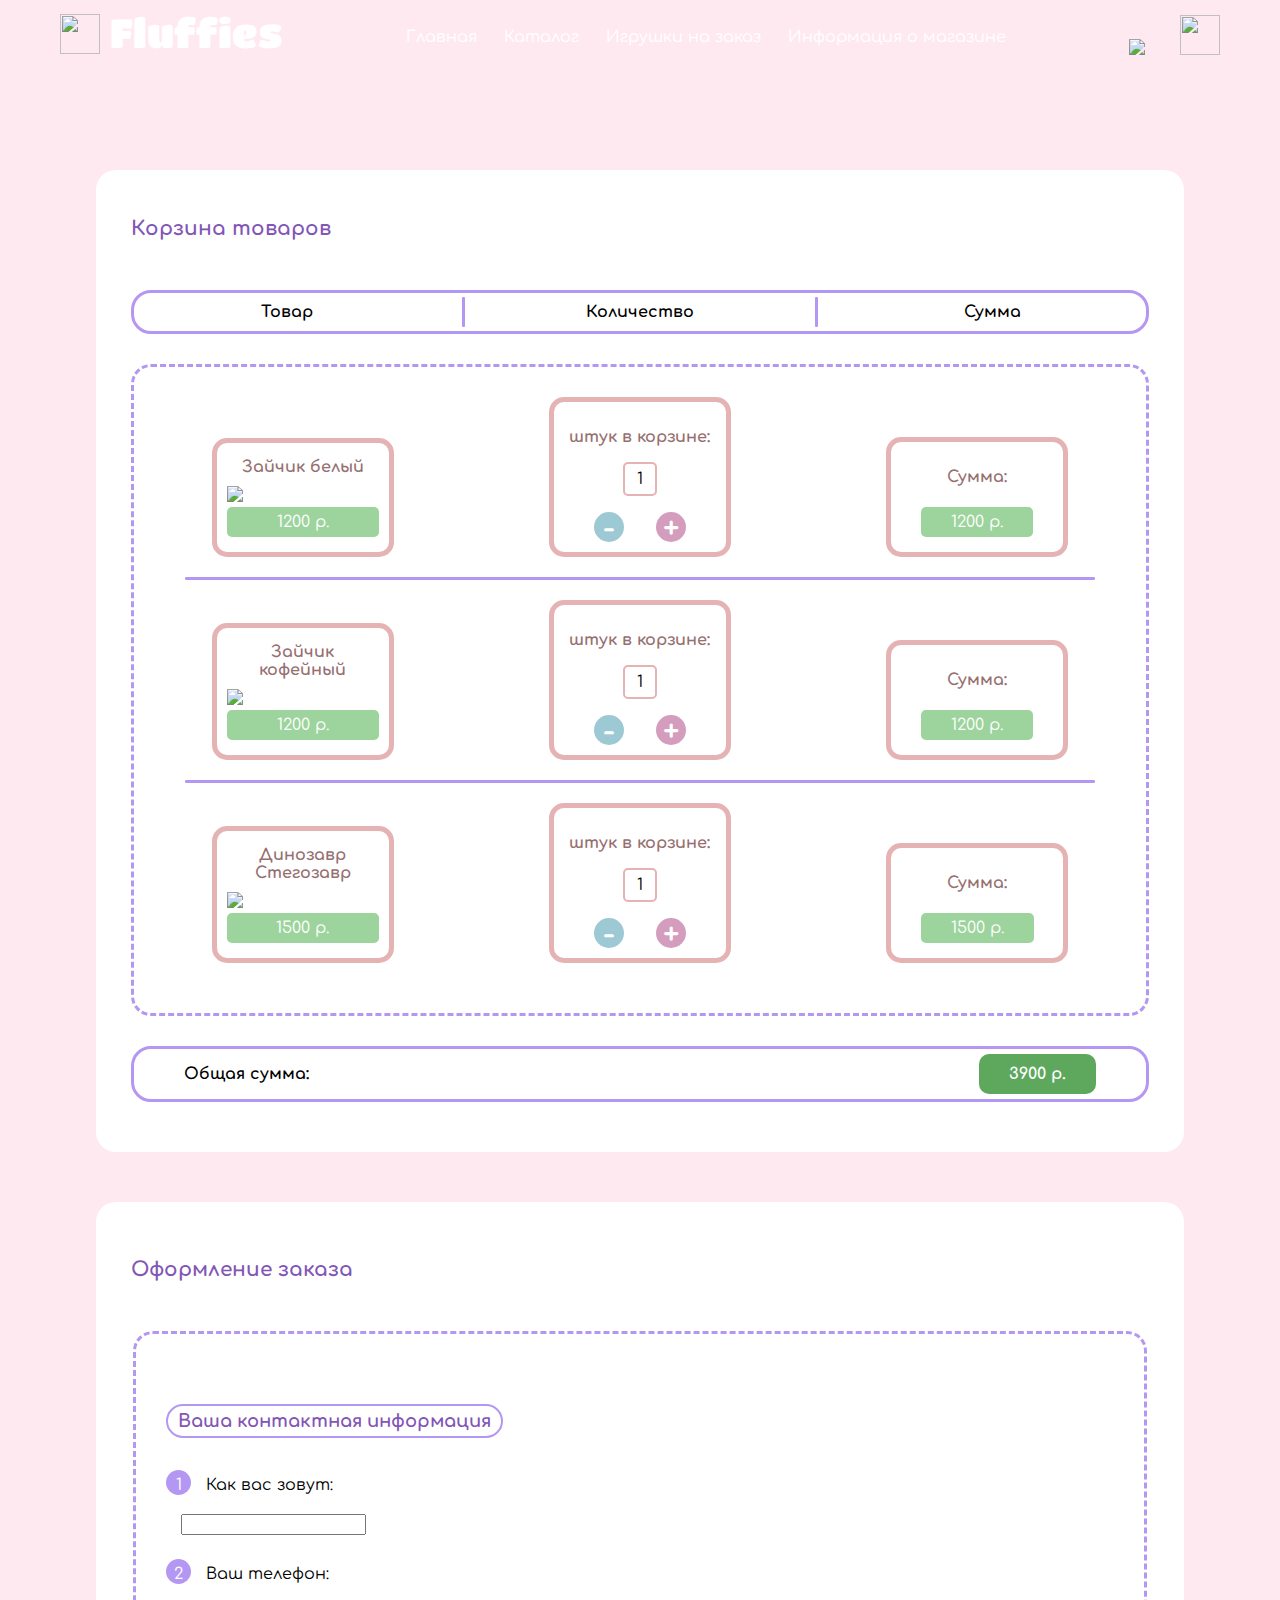
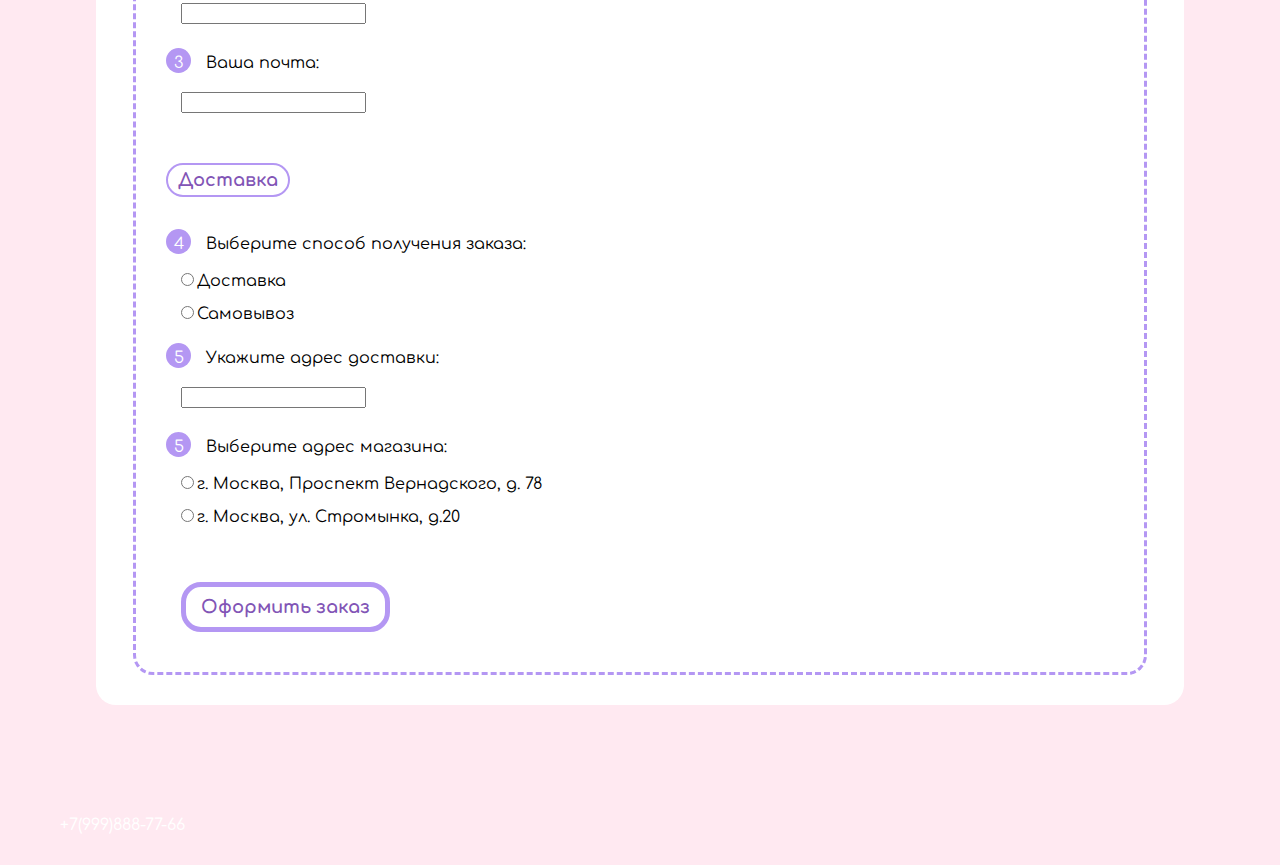
==== bag.html @ 537c15eb "Add files via upload" ====
<!DOCTYPE html>
<html lang="ru">
<head>
    <meta charset="UTF-8">
    <meta http-equiv="X-UA-Compatible" content="IE=edge">
    <meta name="viewport" content="width=device-width, initial-scale=1.0">
    <title>Fluffies</title>
    <link rel="icon" type="image/png" href="фото/favicon1.png">
    <link href="common.css" rel="stylesheet" type="text/css">
    <link href="bag.css" rel="stylesheet" type="text/css">
    <link rel="preconnect" href="https://fonts.googleapis.com">
    <link rel="preconnect" href="https://fonts.gstatic.com" crossorigin>
    <link href="https://fonts.googleapis.com/css2?family=Comfortaa:wght@300;400&family=Cuprum&family=Montserrat+Alternates:wght@400;500&family=Montserrat:ital,wght@0,400;0,500;1,400;1,500&family=Titan+One&display=swap" rel="stylesheet">
</head>
<body>
    <header class="header">
        <div class="hd">
            <div class="brand">
                <img class="logo" src="фото/logo.png">
                <p>Fluffies</p>
            </div>
            <div class="nav">
                <a class="page" href="index.html">Главная</a>
                <a class="page" href="catalog.html">Каталог</a>
                <a class="page" href="custom.html">Игрушки на заказ</a>
                <a class="page" href="info.html">Информация о магазине</a>
            </div>
            <div>
                <a href="favorites.html" class="favorite"><img src="фото/heart1-fav.png"></a>
                <a href="bag.html" class="bag"><img src="bag.png"></a>
            </div>
        </div>
    </header>
    <section>
        <div class="bag-page">
            <div class="bag-items">
                <h4>Корзина товаров</h4>
                <div class="bag-items-headline">
                    <p class="hl-info">Товар</p>
                    <div class="divide-ver"></div>
                    <p class="hl-counter">Количество</p>
                    <div class="divide-ver"></div>
                    <p class="hl-sum">Сумма</p>
                </div>
                <div class="products">
                    
                </div>
                <div class="sum">
                    <p class="hl-all-sum">Общая сумма: </p>
                    <div class="all-sum-cont">
                        <p class="prods-sum">3900</p>
                        <p class="all-rub"> р.</p>
                    </div>
                </div>
            </div>
            <form class="order-form"> 
                <h4>Оформление заказа</h4>              
                <fieldset>

                    <p>Ваша контактная информация</p>

                    <span>1</span>
                    <label for="user-name">Как вас зовут:</label><br>
                    <input required type="text" id="user-name" name="user-name"><br>

                    <span>2</span>
                    <label for="tel">Ваш телефон:</label><br>
                    <input required type="tel" id="tel" name="tel"><br>

                    <span>3</span>
                    <label for="email">Ваша почта:</label><br>
                    <input required type="email" id="email" name="email"><br>

                    <p>Доставка</p>

                    <span>4</span>
                    <label for="delivery">Выберите способ получения заказа:</label><br>
                    <input required type="radio" id="delivery" name="delivery" class="delivery">Доставка<br>
                    <input required type="radio" id="delivery" name="delivery" class="delivery">Самовывоз<br>

                    <span>5</span>
                    <label for="user-address">Укажите адрес доставки:</label><br>
                    <input required type="text" id="user-address" name="user-address"><br>

                    <span>5</span>
                    <label for="shop-address">Выберите адрес магазина:</label><br>
                    <input type="radio" id="shop-address" name="shop-address" class="shop-address">г. Москва, Проспект Вернадского, д. 78<br>
                    <input type="radio" id="shop-address" name="shop-address" class="shop-address">г. Москва, ул. Стромынка, д.20<br>

                    <!-- <span>6</span>
                    <p>Время работы магазина</p> -->

                    <input type="submit" value="Оформить заказ" name="finish" class="finish"><br>
        
        
                </fieldset>
            </form>
                
        </div>

    </section>
    <footer class="footer">
        <div class="foot">
            <a href="tel:+7(999)888-77-66" class="tel">+7(999)888-77-66</a>
        </div>
    </footer>
    <script src="bag.js"></script>
</body>
</html>
---- common.css ----
/*font-family: 'Comfortaa', cursive;
font-family: 'Cuprum', sans-serif;
font-family: 'Montserrat', sans-serif;
font-family: 'Montserrat Alternates', sans-serif;
font-family: 'Titan One', cursive;*/

body{
    margin: 0;
    padding: 0;
    /*background-color: #ffacc9;*/
    /* background-color: rgb(226, 189, 238); */
    /* background-color: rgb(238, 189, 213); */
    /* background-color: rgb(255, 204, 229); */
    /* background-color: rgb(252, 231, 188); */
    /* background-color: rgb(250, 249, 185); */
    /* background-color: #cefaef; */
    /* background-color: #fbffd2; */
    /* background-color: #ffeee1; */
    background-color: #ffe9f1;
    font-family: 'Comfortaa', cursive;
    font-size: 16px;
    /* position: relative;
    padding-bottom: 100px; */
}

.header{
    background: url('шапка5.png') repeat-x;
    height: 60px;
    padding: 15px 60px;

}

.hd{
    display: flex;
    align-items: center;
    justify-content: space-between;
}

/* .menu{
    height: 40px;
    width: 40px;
    background:rgb(248, 248, 248);

} */

.brand{
    display: flex;
}

.logo{
    width: 40px;
    height: 40px;
    margin-right: 10px;
    margin-top: -5px;
}

.brand p{
    margin: 0px 0px;
    margin-top: -10px;
    padding: 0;
    font-family: 'Titan One', cursive;
    font-size: 40px;
    color:rgb(255, 255, 255);
}

.nav{
    width: 600px;
    display: flex;
    justify-content: space-between;
    align-items: center;
}

.page{
    color: rgb(255, 255, 255);
    text-decoration: none;
}

.curr_page{
    background-color: rgb(255, 255, 255);
    padding: 10px;
    border-radius: 20px;
    color:#8255b6;
    font-weight: bold;
}

.favorite{
    width: 50px;
    height: 70px;
} 

.favorite img{
    width: 40px;
}

.bag{
    margin-left: 30px;
    width: 40px;
    height: 70px;
}

.bag img{
    width: 40px;
    height: 40px;
}

.fav-bag{
    align-items: center;
}



.footer{
    background: url('подвал.png') repeat-x;
    height: 60px;
    padding: 10px 60px;
    
    margin: 0;
    margin-bottom: -10px;
    /* position: absolute;
    bottom: -10px; */
}

.foot{
    display: flex;
    align-items: center;
    justify-content: space-between;
    height: 60px;
    padding: 0;
    margin: 0;
}

.tel{
    text-decoration: none;
    color: rgb(255, 255, 255);
    margin:0px;
}
---- bag.css ----
.bag-page{
    width: 85%;
    margin: 80px auto;
}

h4{
    font-weight: bold;
    font-size: 20px;
    color:#8255b6;
    margin-bottom: 50px;
}

.bag-items{
    background-color: rgb(255, 255, 255);
    border-radius: 20px;
    padding: 20px 35px;
    margin-bottom: 50px;
}

.bag-items-headline{
    display: flex;
    justify-content: space-around;
    font-weight: bold;
    font-size: 16px;
    border: 3px solid #b497f3;
    border-radius: 20px;
    margin-bottom: 30px;
    text-align: center;
    padding: 0 30px;
}

.divide-ver{
    width: 3px;
    height: 30px;
    margin: auto 0;
    background-color: #b497f3;
    border-radius:1px;
}

.divide-hor{
    width: 90%;
    height: 3px;
    margin: 0 auto;
    margin-bottom: 20px;
    background-color: #b497f3;
    border-radius:1px;
}


.hl-info, .hl-counter, .hl-sum{
    width: 15%;
    margin: 10px 0;
}

.products{
    border: 3px dashed #b497f3;
    border-radius: 20px;
    padding: 30px 0;
}

.product{
    display: flex;
    justify-content: space-around;
    align-items: flex-end;
}



.prod-info{
    width: 15%;
    display: flex;
    flex-direction: column;
    justify-content: flex-end;
    border: 5px solid rgb(229, 179, 179);
    border-radius: 15px;
    padding: 10px;
    margin-bottom: 20px;
}

.prod-name{
    margin-top: 5px;
    margin-bottom: auto;
    font-weight: bold;
    color:rgb(150, 112, 112);
    text-align: center;
}

.prod-img{
    object-fit:contain;
    margin-top: 10px;
}

.prod-price{
    text-align: center;
    margin: 5px 0;
    line-height: 30px;
    border-radius: 5px;
    color:rgb(255, 255, 255);
    background-color: #9dd49d;
}



.prod-counter{
    width: 15%;
    display: flex;
    flex-direction: column;
    align-items: center;
    margin-bottom: 20px;
    padding: 10px;
    justify-content: flex-end;
    border: 5px solid rgb(229, 179, 179);
    border-radius: 15px;
}

.p-n-hl{
    font-weight: bold;
    color:rgb(150, 112, 112);
    text-align: center;
}

.prod-number{
    width: 30px;
    line-height: 30px;
    text-align: center;
    margin-top: 0;
    border: 2px solid rgb(229, 179, 179);
    border-radius: 5px;
}

.counter-btn{
    display: flex;
    justify-content: space-between;
    width: 60%;
}

.btn-less{
    width: 30px;
    height: 30px;
    border-radius: 50%;
    background-color: #9dc9d4;
    color:rgb(255, 255, 255);
    font-size: 30px;
    font-weight: bold;
    align-items: center;
    text-align: center;
    cursor: pointer;
}

.btn-more{
    width: 30px;
    height: 30px;
    border-radius: 50%;
    background-color: #d49dbd;
    color:rgb(255, 255, 255);
    font-size: 30px;
    font-weight: bold;
    align-items: center;
    text-align: center;
    cursor: pointer;
}

.sum-cont{
    width: 15%;
    display: flex;
    flex-direction: column;
    justify-content: flex-end;
    border: 5px solid rgb(229, 179, 179);
    border-radius: 15px;
    padding: 10px;
    margin-bottom: 20px;
}

.p-s-hl{
    font-weight: bold;
    color:rgb(150, 112, 112);
    text-align: center;
}

.prod-sum-cont{
    display: flex;
    text-align: center;
    margin: 5px auto;
    line-height: 30px;
    border-radius: 5px;
    color:rgb(255, 255, 255);
    background-color: #9dd49d;
    width:fit-content ;
    padding-left: 30px;
    padding-right: 30px;
}

.prod-sum, .rub{
    text-align: center;
    line-height: 30px;
    margin: 0;
}

.rub{
    padding-left: 5px;
}



.sum{
    display: flex;
    justify-content: space-between;
    font-weight: bold;
    font-size: 16px;
    border: 3px solid #b497f3;
    border-radius: 20px;
    margin-top: 30px;
    margin-bottom: 30px;
    text-align: center;
    padding: 0 50px;
}

.hl-all-sum{
    
}

.all-sum-cont{
    display: flex;
    /* margin-left: auto; */
    height: 40px;
    border-radius: 10px;
    color:rgb(255, 255, 255);
    background-color: #5da85d;
    width:fit-content ;
    padding-left: 30px;
    padding-right: 30px;
    margin: auto 0;

}

.prods-sum{
    line-height: 40px;
    margin: 0;
    text-align: center;
}

.all-rub{
    line-height: 40px;
    margin: 0;
    margin-left: 5px;
    text-align: center;
}






/* .order{
    background-color: rgb(255, 255, 255);
    border-radius: 20px;
    padding: 20px 35px;
    margin-bottom: 50px;
} */

.order-form{
    background-color: rgb(255, 255, 255);
    border-radius: 20px;
    padding: 30px 35px;
}

.order-form p{
    font-weight: bold;
    line-height: 30px;
    padding: 0 10px;
    width:fit-content;
    font-size: 18px;
    color:#8255b6;
    margin-top: 40px;
    border: 2px solid #b497f3;
    border-radius: 20px;
}

fieldset{
    padding: 30px;
    border-radius: 20px;
    border:  3px dashed #b497f3;
}

input, textarea{
    margin-bottom: 10px;
    margin-top: 10px;
    margin-left: 15px;
}

.order-form span{
    background-color: #b497f3;
    margin-right: 10px;
    display: inline-block;
    color: rgb(255, 255, 255);
    border-radius: 50%;
    text-align: center;
    line-height: 30px;
    width: 25px;
    height: 25px;
}

label{
    display: inline-block;
    margin-bottom: 10px;
    margin-top: 20px;
}

.finish{
    height: 50px;
    margin-top: 50px;
    padding: 0 15px;
    border: 5px solid #b497f3;
    border-radius: 20px;
    font: inherit;
    font-weight: bold;
    font-size: 18px;
    color:#8255b6;
    background-color: rgb(255, 255, 255);
    cursor: pointer;
}

.finish:hover{
    color:#ffffff;
    background-color:#b497f3;
}
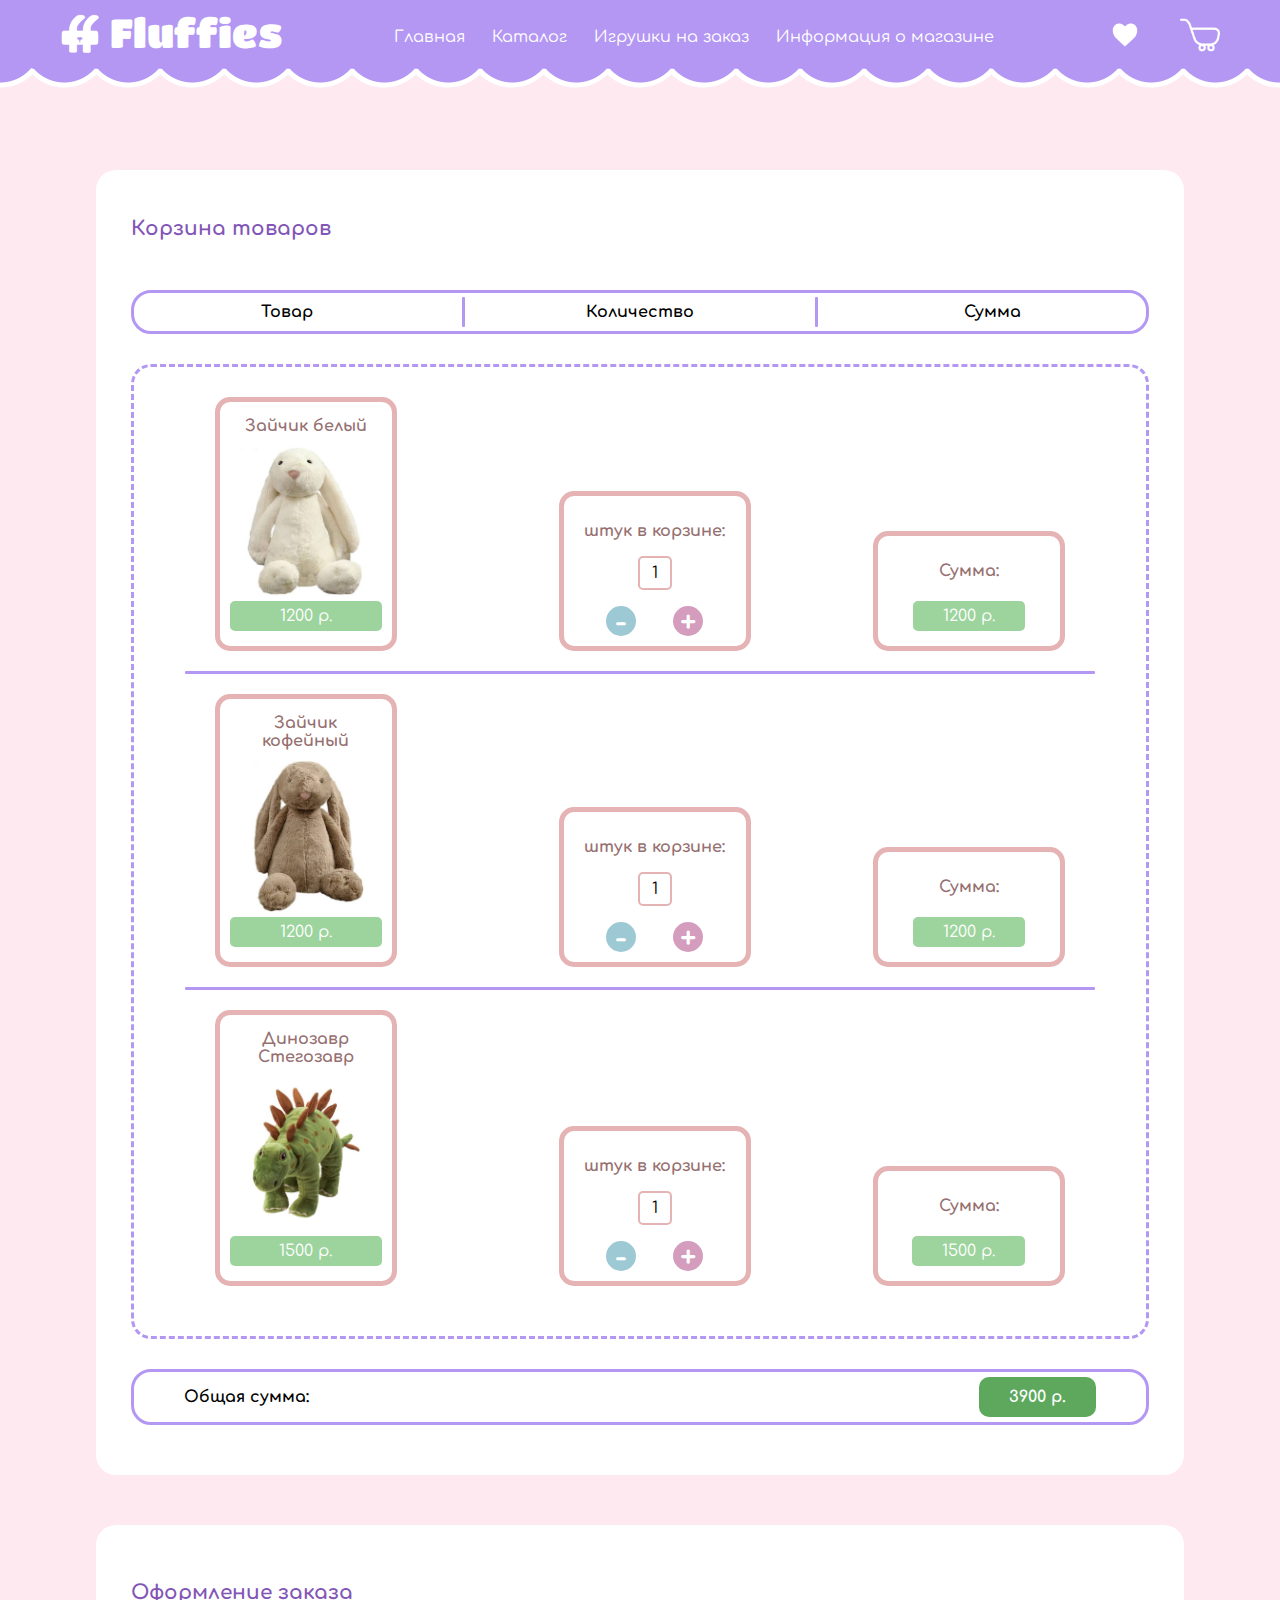
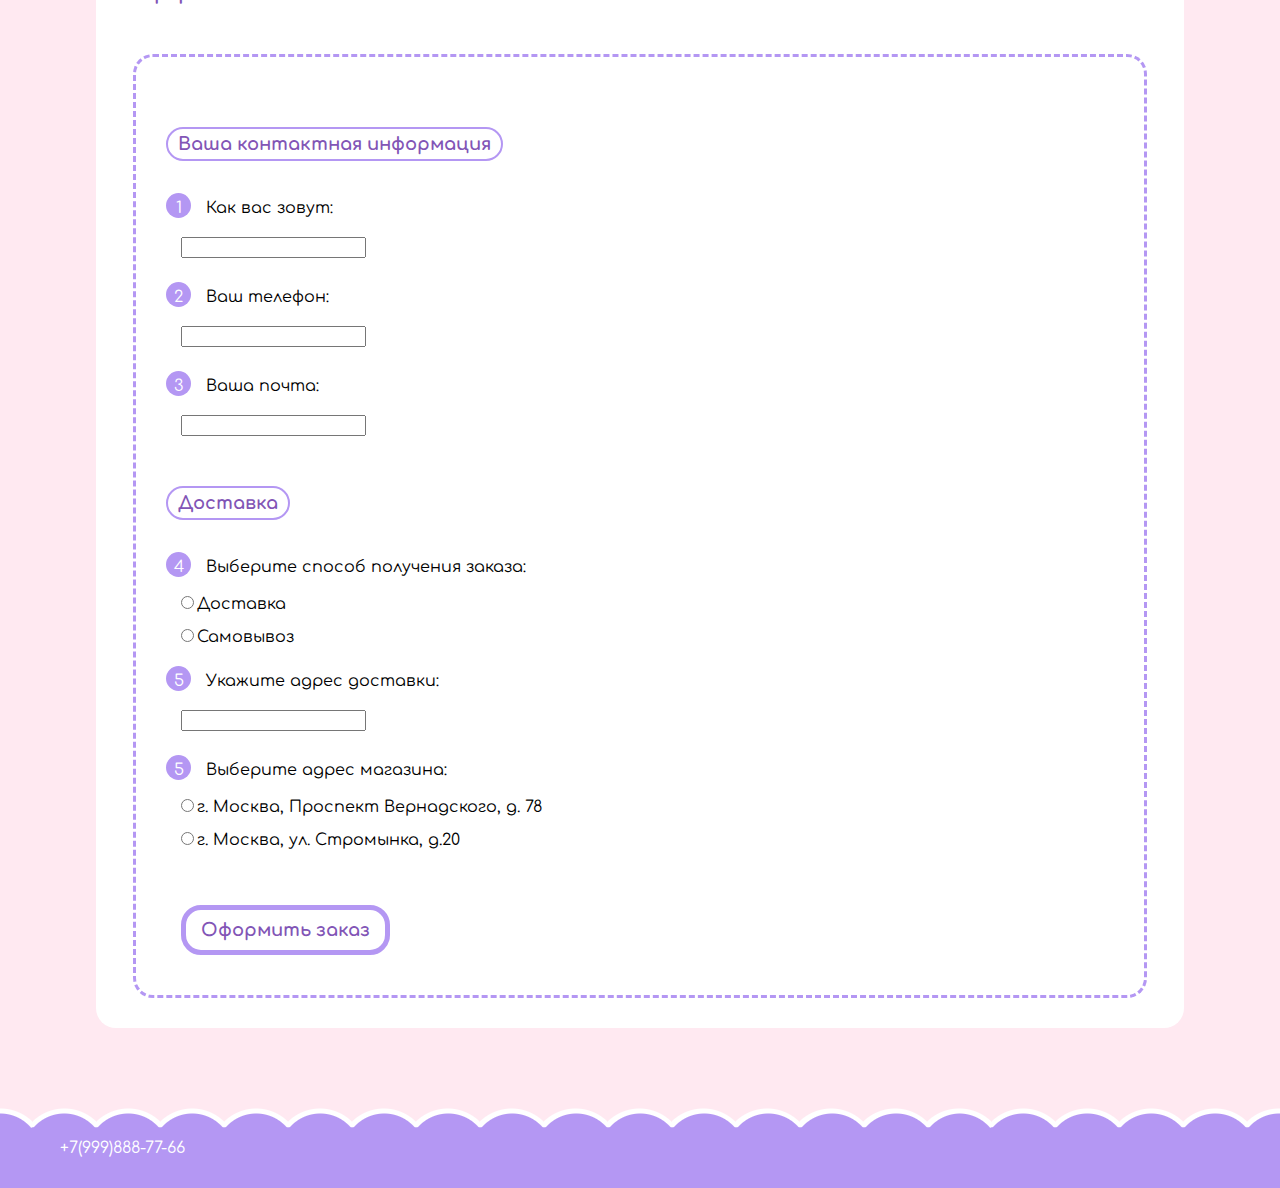
==== commit 20b068de: "Add files via upload" ====
--- a/bag.html
+++ b/bag.html
@@ -25,9 +25,25 @@
                 <a class="page" href="custom.html">Игрушки на заказ</a>
                 <a class="page" href="info.html">Информация о магазине</a>
             </div>
-            <div>
+            <div class="fav-bag">
                 <a href="favorites.html" class="favorite"><img src="фото/heart1-fav.png"></a>
                 <a href="bag.html" class="bag"><img src="bag.png"></a>
+            </div>
+            <div class="menu">
+                
+                <div class="lines">
+                    <div class="line"></div>
+                    <div class="line"></div>
+                    <div class="line"></div>
+                </div>
+            </div>
+            <div class="menu-nav">
+                <a class="page_m" href="index.html">Главная</a>
+                <a class="page_m" href="catalog.html">Каталог</a>
+                <a class="page_m" href="custom.html">Игрушки на заказ</a>
+                <a class="page_m" href="info.html">Информация о магазине</a>
+                <a href="favorites.html" class="page_m">Избранное</a>
+                <a class="curr_page_m">Корзина</a>
             </div>
         </div>
     </header>
@@ -105,5 +121,6 @@
         </div>
     </footer>
     <script src="bag.js"></script>
+    <script src="common.js"></script>
 </body>
 </html>--- a/common.css
+++ b/common.css
@@ -7,20 +7,9 @@
 body{
     margin: 0;
     padding: 0;
-    /*background-color: #ffacc9;*/
-    /* background-color: rgb(226, 189, 238); */
-    /* background-color: rgb(238, 189, 213); */
-    /* background-color: rgb(255, 204, 229); */
-    /* background-color: rgb(252, 231, 188); */
-    /* background-color: rgb(250, 249, 185); */
-    /* background-color: #cefaef; */
-    /* background-color: #fbffd2; */
-    /* background-color: #ffeee1; */
     background-color: #ffe9f1;
     font-family: 'Comfortaa', cursive;
     font-size: 16px;
-    /* position: relative;
-    padding-bottom: 100px; */
 }
 
 .header{
@@ -36,13 +25,6 @@
     justify-content: space-between;
 }
 
-/* .menu{
-    height: 40px;
-    width: 40px;
-    background:rgb(248, 248, 248);
-
-} */
-
 .brand{
     display: flex;
 }
@@ -109,6 +91,94 @@
 
 
 
+.menu{
+
+    display: none;
+
+    cursor: pointer;
+    z-index: 10;
+}
+
+.lines{
+    width: 30px;
+    height: 30px;
+    display: flex;
+    flex-direction: column;
+    justify-content: space-around;
+    border: solid 3px #ffffff;
+    border-radius: 10px;
+    padding: 5px;
+
+}
+
+.line{
+    height: 4px;
+    width: auto;
+    border-radius: 2px;
+    background-color: #ffffff;
+}
+
+.menu-nav{
+    background-color: #ffffff;
+    width: max-content;
+    height: max-content;
+    border-radius: 20px;
+    padding: 15px;
+    display: none;
+    flex-direction: column;
+    margin-top: 10px;
+    position: absolute;
+    z-index: 11;
+    margin-top: 80px;
+    left:100%;
+    transform:translate(-125%, 0);
+    line-height: 1.5;
+    border: 3px solid #8255b6;;
+}
+
+
+.page_m{
+    color:#8255b6;
+    text-decoration: none;
+    padding: 5px 15px;
+}
+
+
+
+.curr_page_m{
+    background-color: #b497f3;
+    padding: 10px 15px;
+    border-radius: 20px;
+    color:rgb(255, 255, 255);
+    font-weight: bold;
+}
+
+.favorite_m{
+    color:#8255b6;
+    text-decoration: none;
+} 
+
+.bag_m{
+    color:#8255b6;
+    text-decoration: none;
+}
+
+
+
+
+
+
+.header p{
+    margin: 0px 0px;
+    margin-top: -10px;
+    padding: 0;
+    font-family: 'Titan One', cursive;
+    font-size: 40px;
+    color:rgb(255, 255, 255);
+}
+
+
+
 .footer{
     background: url('подвал.png') repeat-x;
     height: 60px;
@@ -133,4 +203,45 @@
     text-decoration: none;
     color: rgb(255, 255, 255);
     margin:0px;
-}+}
+
+.foot p{
+    font-weight:bold ;
+    color: rgb(255, 255, 255);
+    
+}
+
+/* @media screen and (min-width: 1200px){
+    
+} */
+
+/* @media screen and (max-width: 1199px){
+    .fav-bag, .nav{
+        display: none;
+    }
+}
+
+@media screen and (max-width: 991px){
+    .fav-bag, .nav{
+        display: none;
+    }
+} */
+
+@media screen and (max-width: 1110px){
+    .fav-bag, .nav{
+        display: none;
+    }
+    .menu{
+        display: flex;
+        flex-direction: column;
+        align-items: flex-end;
+    }
+}
+
+/* @media screen and (max-width: 767px){
+    
+}
+
+@media screen and (max-width: 575px){
+
+} */--- a/bag.css
+++ b/bag.css
@@ -102,7 +102,7 @@
 
 
 .prod-counter{
-    width: 15%;
+    width: 32%;
     display: flex;
     flex-direction: column;
     align-items: center;
@@ -161,7 +161,7 @@
 }
 
 .sum-cont{
-    width: 15%;
+    width: 32%;
     display: flex;
     flex-direction: column;
     justify-content: flex-end;
@@ -247,7 +247,12 @@
 }
 
 
-
+.cont-prod-sum{
+    width: 50%;
+    display: flex;
+    justify-content: space-between;
+    align-items: flex-end;
+}
 
 
 
@@ -323,4 +328,55 @@
 .finish:hover{
     color:#ffffff;
     background-color:#b497f3;
+}
+
+@media screen and (max-width: 970px){
+    .prod-counter{
+        width: 45%;
+        padding: 0;
+        border: none;
+        padding-bottom: 15px;
+    }
+
+    .prod-info{
+        width: 25%;
+    }
+
+    .sum-cont{
+        width: 45%;
+        border: none;
+        padding: 0;
+        padding-bottom: 15px;
+    }
+    .bag-items-headline{
+        display: none;
+    }
+
+
+}
+
+
+@media screen and (max-width: 650px){
+    .prod-info{
+        width: 35%;
+    }
+    .cont-prod-sum{
+        width: 50%;
+        display: flex;
+        flex-direction: column;
+        justify-content: space-between;
+        align-items: center;
+    }
+    .prod-counter{
+        margin-bottom: 0;
+        width: 80%;
+    }
+    .sum-cont{
+        width: 80%;
+    }
+    .sum{
+        padding-left: 10px;
+        padding-right: 10px;
+    }
+
 }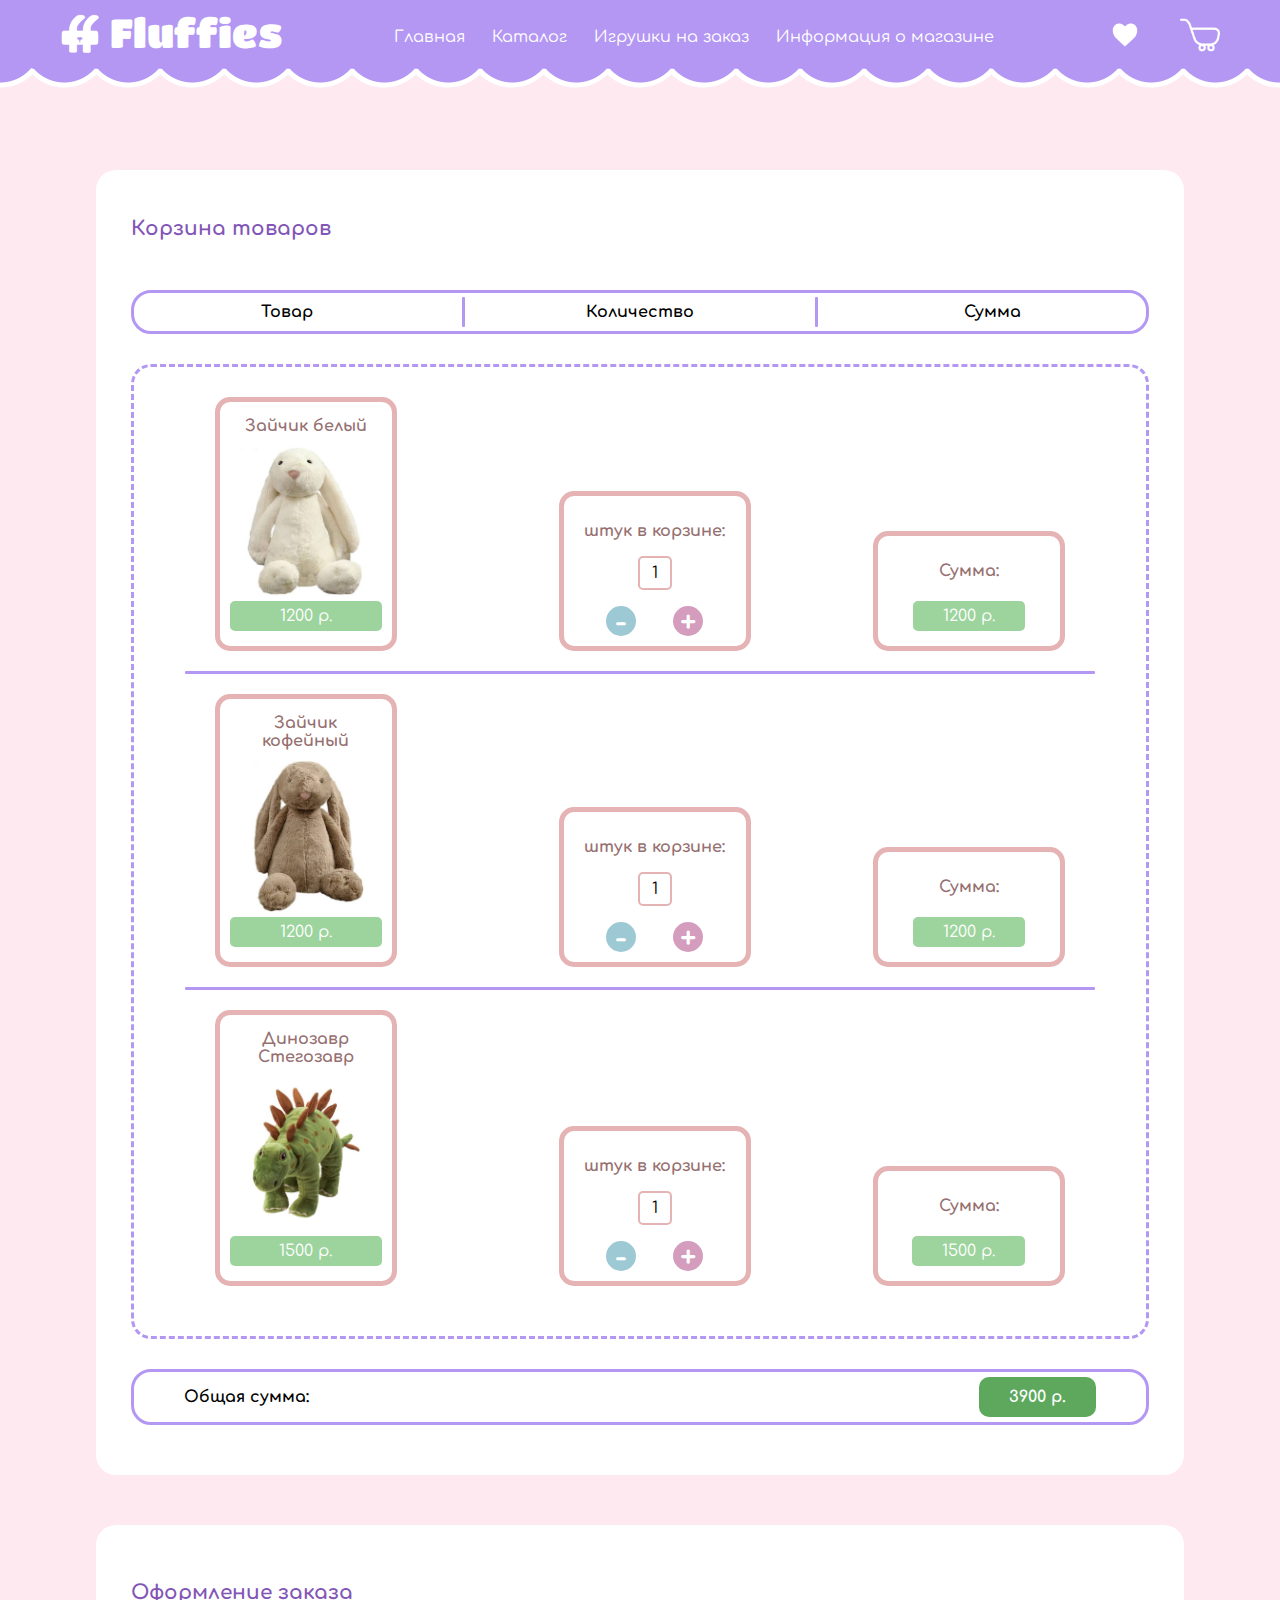
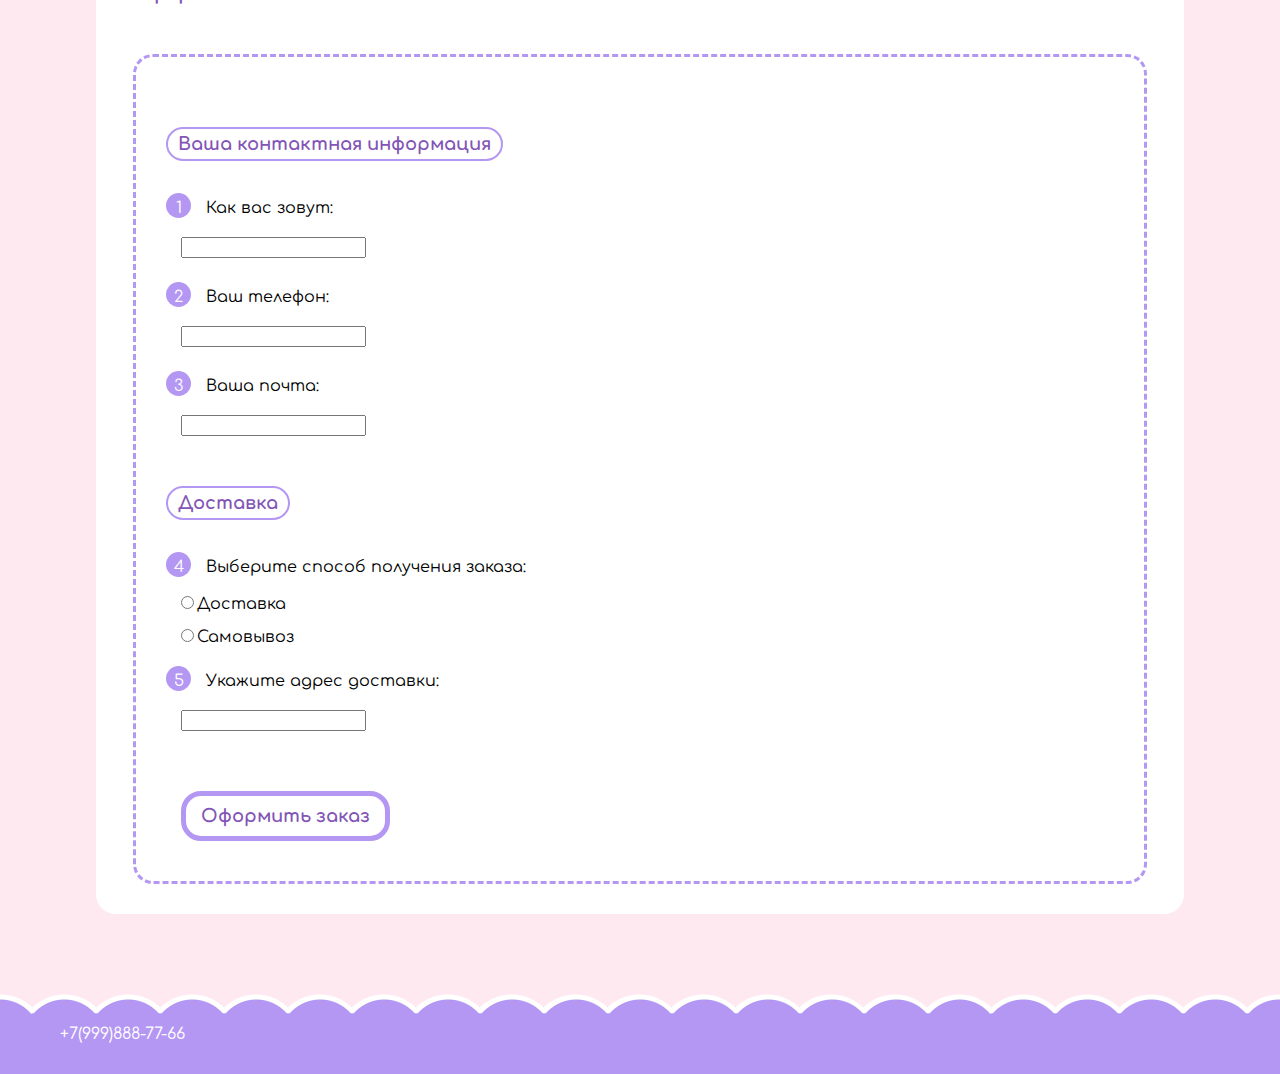
==== commit a2edf270: "Add files via upload" ====
--- a/bag.html
+++ b/bag.html
@@ -98,11 +98,6 @@
                     <label for="user-address">Укажите адрес доставки:</label><br>
                     <input required type="text" id="user-address" name="user-address"><br>
 
-                    <span>5</span>
-                    <label for="shop-address">Выберите адрес магазина:</label><br>
-                    <input type="radio" id="shop-address" name="shop-address" class="shop-address">г. Москва, Проспект Вернадского, д. 78<br>
-                    <input type="radio" id="shop-address" name="shop-address" class="shop-address">г. Москва, ул. Стромынка, д.20<br>
-
                     <!-- <span>6</span>
                     <p>Время работы магазина</p> -->
 
